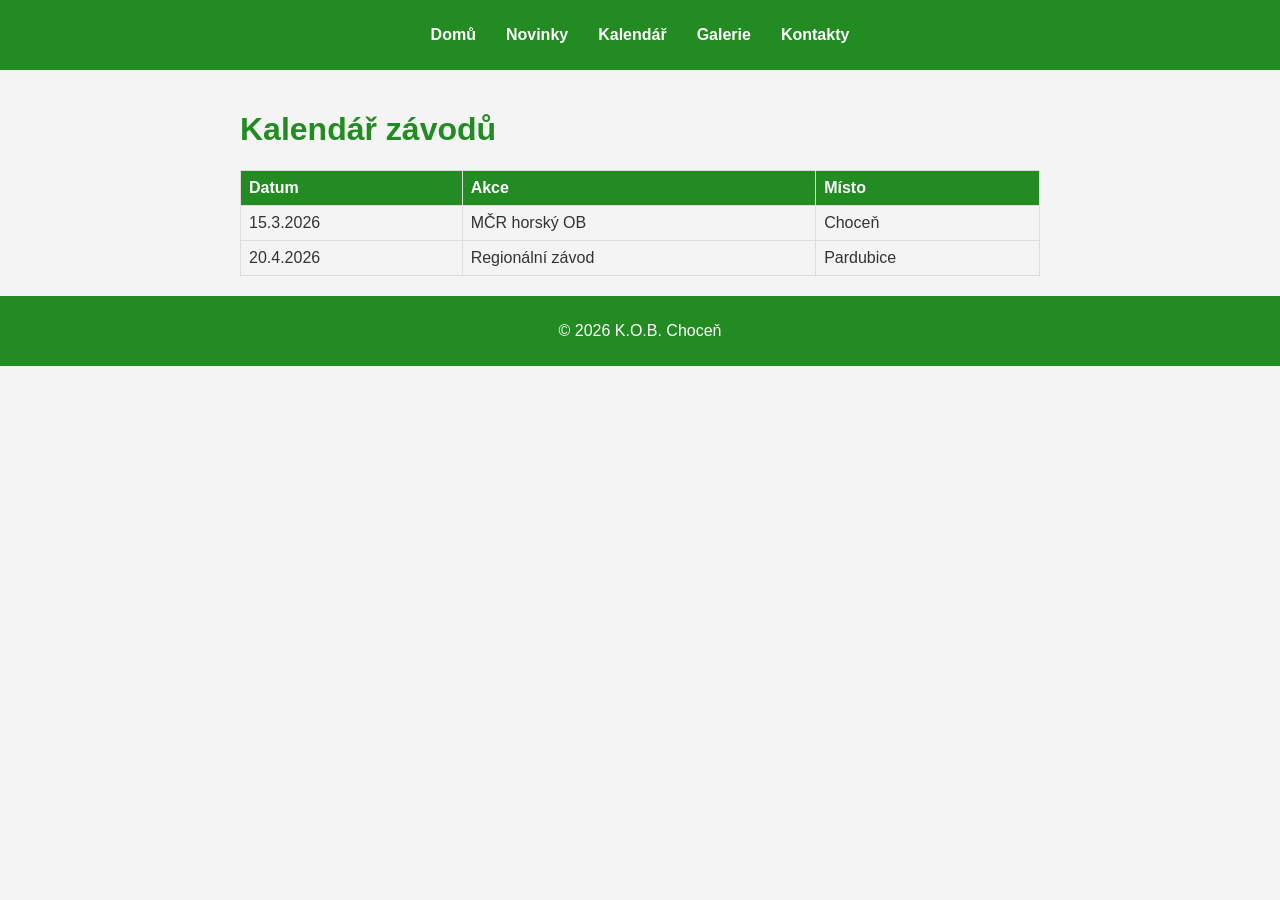
==== events.html @ a14b0fc9 "Add files via upload" ====
<!DOCTYPE html>
<html lang="cs">
<head>
    <meta charset="UTF-8">
    <meta name="viewport" content="width=device-width, initial-scale=1.0">
    <title>Kalendář - K.O.B. Choceň</title>
    <link rel="stylesheet" href="style.css">
</head>
<body>
    <header>
        <nav>
            <ul>
                <li><a href="index.html">Domů</a></li>
                <li><a href="news.html">Novinky</a></li>
                <li><a href="events.html">Kalendář</a></li>
                <li><a href="gallery.html">Galerie</a></li>
                <li><a href="contact.html">Kontakty</a></li>
            </ul>
        </nav>
    </header>
    <main>
        <h1>Kalendář závodů</h1>
        <table>
            <thead>
                <tr>
                    <th>Datum</th>
                    <th>Akce</th>
                    <th>Místo</th>
                </tr>
            </thead>
            <tbody>
                <tr>
                    <td>15.3.2026</td>
                    <td>MČR horský OB</td>
                    <td>Choceň</td>
                </tr>
                <tr>
                    <td>20.4.2026</td>
                    <td>Regionální závod</td>
                    <td>Pardubice</td>
                </tr>
                <!-- Přidej více řádků -->
            </tbody>
        </table>
    </main>
    <footer>
        <p>&copy; 2026 K.O.B. Choceň</p>
    </footer>
    <script src="script.js"></script>
</body>
</html>
---- style.css ----
body {
    font-family: Arial, sans-serif;
    margin: 0;
    padding: 0;
    background-color: #f4f4f4;
    color: #333;
}

header {
    background-color: #228B22; /* Zelená pro přírodu */
    padding: 10px;
}

nav ul {
    list-style: none;
    padding: 0;
    display: flex;
    justify-content: center;
}

nav li {
    margin: 0 15px;
}

nav a {
    color: white;
    text-decoration: none;
    font-weight: bold;
}

main {
    padding: 20px;
    max-width: 800px;
    margin: 0 auto;
}

h1 {
    color: #228B22;
}

.hero-image {
    width: 100%;
    height: auto;
}

.gallery {
    display: flex;
    flex-wrap: wrap;
    gap: 10px;
}

.gallery img {
    width: 300px;
    cursor: pointer;
}

.modal {
    display: none;
    position: fixed;
    z-index: 1;
    padding-top: 100px;
    left: 0;
    top: 0;
    width: 100%;
    height: 100%;
    overflow: auto;
    background-color: rgba(0,0,0,0.9);
}

.modal-content {
    margin: auto;
    display: block;
    width: 80%;
    max-width: 700px;
}

.close {
    position: absolute;
    top: 15px;
    right: 35px;
    color: #f1f1f1;
    font-size: 40px;
    font-weight: bold;
    cursor: pointer;
}

table {
    width: 100%;
    border-collapse: collapse;
}

th, td {
    border: 1px solid #ddd;
    padding: 8px;
    text-align: left;
}

th {
    background-color: #228B22;
    color: white;
}

footer {
    text-align: center;
    padding: 10px;
    background-color: #228B22;
    color: white;
}

@media (max-width: 600px) {
    nav ul {
        flex-direction: column;
    }
    .gallery img {
        width: 100%;
    }
}
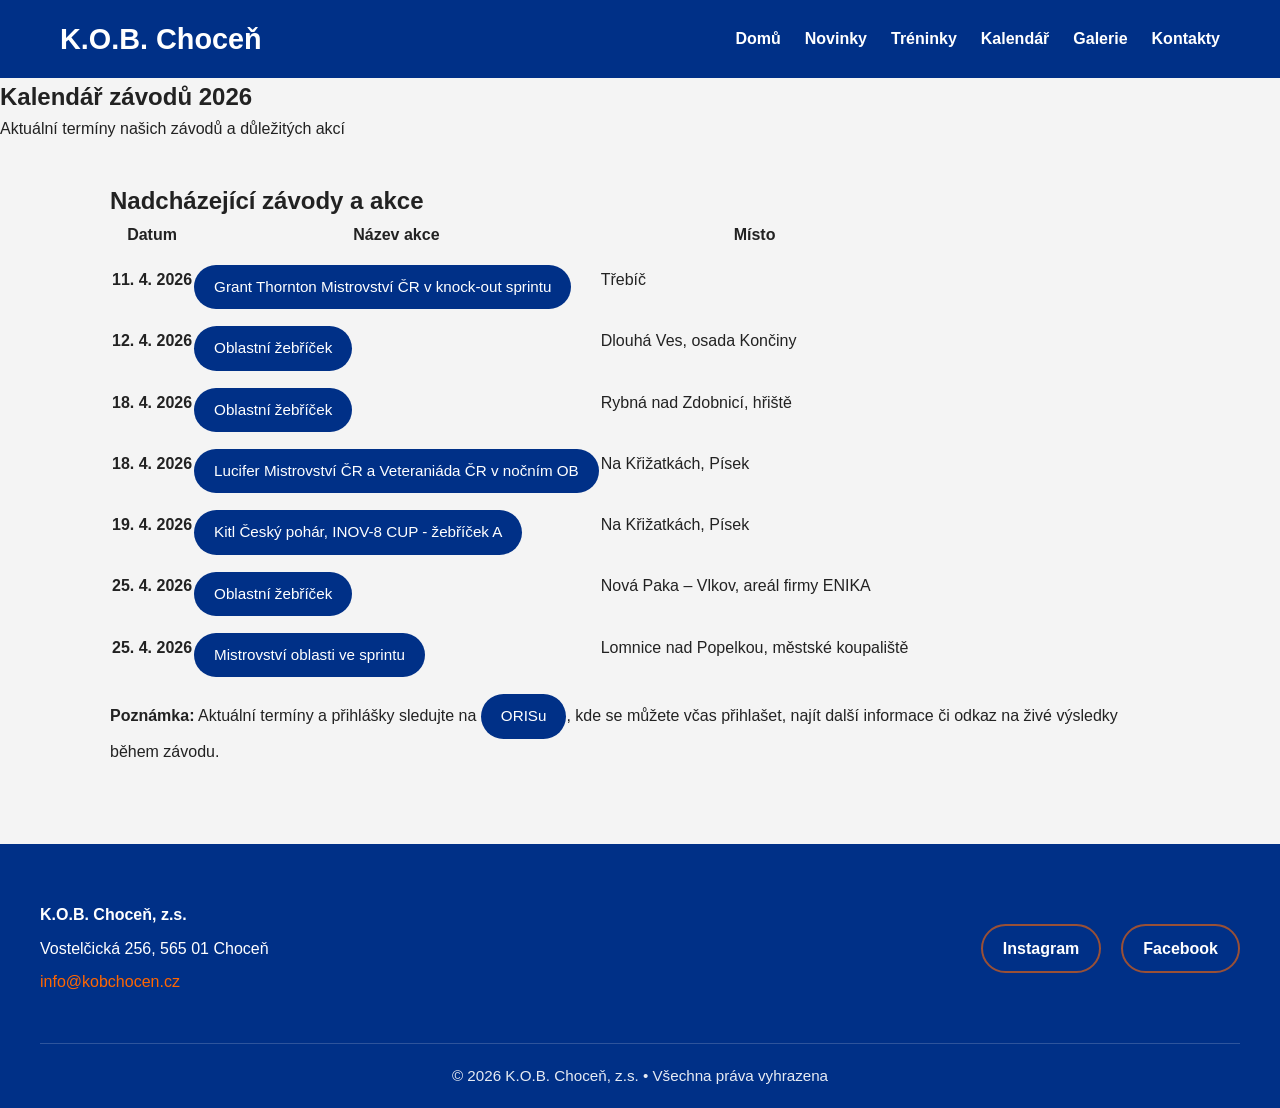
==== commit 26bd6d66: "Update events.html" ====
--- a/events.html
+++ b/events.html
@@ -3,49 +3,107 @@
 <head>
     <meta charset="UTF-8">
     <meta name="viewport" content="width=device-width, initial-scale=1.0">
-    <title>Kalendář - K.O.B. Choceň</title>
+    <title>Kalendář závodů - K.O.B. Choceň</title>
     <link rel="stylesheet" href="style.css">
 </head>
 <body>
     <header>
         <nav>
+            <div class="logo">K.O.B. Choceň</div>
             <ul>
                 <li><a href="index.html">Domů</a></li>
                 <li><a href="news.html">Novinky</a></li>
+                <li><a href="treninky.html">Tréninky</a></li>
                 <li><a href="events.html">Kalendář</a></li>
                 <li><a href="gallery.html">Galerie</a></li>
                 <li><a href="contact.html">Kontakty</a></li>
             </ul>
         </nav>
     </header>
-    <main>
-        <h1>Kalendář závodů</h1>
-        <table>
-            <thead>
-                <tr>
-                    <th>Datum</th>
-                    <th>Akce</th>
-                    <th>Místo</th>
-                </tr>
-            </thead>
-            <tbody>
-                <tr>
-                    <td>15.3.2026</td>
-                    <td>MČR horský OB</td>
-                    <td>Choceň</td>
-                </tr>
-                <tr>
-                    <td>20.4.2026</td>
-                    <td>Regionální závod</td>
-                    <td>Pardubice</td>
-                </tr>
-                <!-- Přidej více řádků -->
-            </tbody>
-        </table>
+
+    <!-- Hero sekce -->
+    <section class="events-hero">
+        <div class="events-hero-overlay">
+            <h1>Kalendář závodů 2026</h1>
+            <p>Aktuální termíny našich závodů a důležitých akcí</p>
+        </div>
+    </section>
+
+    <main class="page-content">
+        <h2 class="section-title">Nadcházející závody a akce</h2>
+
+        <div class="events-table-container">
+            <table class="events-table">
+                <thead>
+                    <tr>
+                        <th>Datum</th>
+                        <th>Název akce</th>
+                        <th>Místo</th>
+                    </tr>
+                </thead>
+                <tbody>
+                    <tr>
+                        <td><strong>11. 4. 2026</strong></td>
+                        <td><a href="https://oris.ceskyorientak.cz/Zavod?id=9400" class="btn-small">Grant Thornton Mistrovství ČR v knock-out sprintu</a></td>
+                        <td>Třebíč</td>
+                    </tr>
+                    <tr>
+                        <td><strong>12. 4. 2026</strong></td>
+                        <td><a href="https://oris.ceskyorientak.cz/Zavod?id=9569" class="btn-small">Oblastní žebříček</a></td>
+                        <td>Dlouhá Ves, osada Končiny</td>
+                    </tr>
+                    <tr>
+                        <td><strong>18. 4. 2026</strong></td>
+                        <td><a href="https://oris.ceskyorientak.cz/Zavod?id=9570" class="btn-small">Oblastní žebříček</a></td>
+                        <td>Rybná nad Zdobnicí, hřiště</td>
+                    </tr>
+                    <tr>
+                        <td><strong>18. 4. 2026</strong></td>
+                        <td><a href="https://oris.ceskyorientak.cz/Zavod?id=8941" class="btn-small">Lucifer Mistrovství ČR a Veteraniáda ČR v nočním OB</a></td>
+                        <td>Na Křižatkách, Písek</td>
+                    </tr>
+                    <tr>
+                        <td><strong>19. 4. 2026</strong></td>
+                        <td><a href="https://oris.ceskyorientak.cz/Zavod?id=8942" class="btn-small">Kitl Český pohár, INOV-8 CUP - žebříček A</a></td>
+                        <td>Na Křižatkách, Písek</td>
+                    </tr>
+                    <tr>
+                        <td><strong>25. 4. 2026</strong></td>
+                        <td><a href="https://oris.ceskyorientak.cz/Zavod?id=9571" class="btn-small">Oblastní žebříček</a></td>
+                        <td>Nová Paka – Vlkov, areál firmy ENIKA</td>
+                    </tr>
+                    <tr>
+                        <td><strong>25. 4. 2026</strong></td>
+                        <td><a href="https://oris.ceskyorientak.cz/Zavod?id=9572" class="btn-small">Mistrovství oblasti ve sprintu</a></td>
+                        <td>Lomnice nad Popelkou, městské koupaliště</td>
+                    </tr>
+                </tbody>
+            </table>
+        </div>
+
+        <div class="note">
+            <p><strong>Poznámka:</strong> Aktuální termíny a přihlášky sledujte na <a href="https://oris.ceskyorientak.cz/" class="btn-small">ORISu</a>,  
+            kde se můžete včas přihlašet, najít další informace či odkaz na živé výsledky během závodu.</p>
+        </div>
     </main>
+
     <footer>
-        <p>&copy; 2026 K.O.B. Choceň</p>
+        <div class="footer-content">
+            <div class="footer-info">
+                <p><strong>K.O.B. Choceň, z.s.</strong></p>
+                <p>Vostelčická 256, 565 01 Choceň</p>
+                <p><a href="mailto:info@kobchocen.cz">info@kobchocen.cz</a></p>
+            </div>
+            <div class="footer-social">
+                <a href="https://www.instagram.com/kob.chocen/" target="_blank" class="social-link">Instagram</a>
+                <a href="https://www.facebook.com/kobchocen" target="_blank" class="social-link">Facebook</a>
+            </div>
+        </div>
+        <div class="footer-bottom">
+            <p>&copy; 2026 K.O.B. Choceň, z.s. • Všechna práva vyhrazena</p>
+        </div>
     </footer>
+
     <script src="script.js"></script>
 </body>
-</html>+</html>
--- a/style.css
+++ b/style.css
@@ -1,117 +1,475 @@
+:root {
+    --primary: #003087;     /* Královská modrá */
+    --accent: #FF6600;      /* Oranžová */
+    --light: #f8f9fa;
+    --dark: #222;
+}
+
+* { margin: 0; padding: 0; box-sizing: border-box; }
 body {
-    font-family: Arial, sans-serif;
-    margin: 0;
-    padding: 0;
-    background-color: #f4f4f4;
-    color: #333;
+    font-family: 'Segoe UI', Arial, sans-serif;
+    line-height: 1.6;
+    color: var(--dark);
+    background: #f4f4f4;
 }
 
 header {
-    background-color: #228B22; /* Zelená pro přírodu */
-    padding: 10px;
+    background: var(--primary);
+    color: white;
+    padding: 1rem 0;
+    position: sticky;
+    top: 0;
+    z-index: 100;
+}
+
+nav {
+    max-width: 1200px;
+    margin: 0 auto;
+    display: flex;
+    align-items: center;
+    justify-content: space-between;
+    padding: 0 20px;
+    flex-wrap: wrap;
+}
+
+.logo {
+    font-size: 1.8rem;
+    font-weight: bold;
+    color: white;
 }
 
 nav ul {
     list-style: none;
-    padding: 0;
-    display: flex;
+    display: flex;
+    gap: 1.5rem;
+    flex-wrap: wrap;
+}
+
+nav a {
+    color: white;
+    text-decoration: none;
+    font-weight: 600;
+    transition: color 0.3s;
+}
+
+nav a:hover { color: var(--accent); }
+
+/* HERO s náhodnou fotkou */
+.hero {
+    height: 85vh;
+    min-height: 600px;
+    background-size: cover;
+    background-position: center;
+    position: relative;
+    display: flex;
+    align-items: center;
     justify-content: center;
-}
-
-nav li {
-    margin: 0 15px;
-}
-
-nav a {
-    color: white;
+    text-align: center;
+    color: white;
+}
+
+.hero-overlay {
+    background: rgba(0, 48, 135, 0.65);
+    padding: 3rem 2rem;
+    border-radius: 12px;
+    max-width: 800px;
+}
+
+.hero h1 {
+    font-size: 3.5rem;
+    margin-bottom: 1rem;
+}
+
+.hero p {
+    font-size: 1.4rem;
+    margin-bottom: 2rem;
+}
+
+.btn {
+    background: var(--accent);
+    color: white;
+    padding: 14px 32px;
+    border-radius: 50px;
     text-decoration: none;
     font-weight: bold;
-}
-
-main {
+    display: inline-block;
+    transition: all 0.3s;
+}
+
+.btn:hover {
+    background: #e55a00;
+    transform: translateY(-3px);
+}
+
+/* Infoboxy */
+.infobox {
+    max-width: 1200px;
+    margin: 40px auto;
+    padding: 0 20px;
+}
+
+.infobox h2 {
+    color: var(--primary);
+    text-align: center;
+    margin-bottom: 25px;
+    font-size: 2rem;
+}
+
+.sponsors-grid {
+    display: flex;
+    flex-wrap: wrap;
+    gap: 30px;
+    justify-content: center;
+}
+
+.sponsors-grid img {
+    height: 65px;
+    width: auto;
+    transition: transform 0.3s;
+}
+
+.sponsors-grid a:hover img {
+    transform: scale(1.08);
+}
+
+.grants-grid, .races-grid {
+    display: grid;
+    grid-template-columns: repeat(auto-fit, minmax(300px, 1fr));
+    gap: 25px;
+}
+
+.grant-item, .race-item {
+    background: white;
+    padding: 25px;
+    border-radius: 12px;
+    box-shadow: 0 5px 15px rgba(0,0,0,0.08);
+    text-align: center;
+}
+
+.btn-small {
+    background: var(--primary);
+    color: white;
+    padding: 10px 20px;
+    border-radius: 30px;
+    text-decoration: none;
+    display: inline-block;
+    margin-top: 15px;
+    font-size: 0.95rem;
+}
+
+/* Novinky na hlavní stránce */
+.home-news {
+    max-width: 1200px;
+    margin: 50px auto;
+    padding: 0 20px;
+}
+
+.news-grid {
+    display: grid;
+    grid-template-columns: repeat(auto-fit, minmax(320px, 1fr));
+    gap: 25px;
+}
+
+.news-card {
+    background: white;
+    border-radius: 12px;
+    overflow: hidden;
+    box-shadow: 0 5px 15px rgba(0,0,0,0.08);
+}
+
+.news-card img {
+    width: 100%;
+    height: 200px;
+    object-fit: cover;
+}
+
+.news-card .content {
     padding: 20px;
-    max-width: 800px;
+}
+
+.news-card .date {
+    color: var(--accent);
+    font-size: 0.95rem;
+}
+
+.social-bar {
+    text-align: center;
+    padding: 20px;
+    background: var(--primary);
+    color: white;
+}
+
+.social-btn {
+    background: var(--accent);
+    color: white;
+    padding: 12px 28px;
+    margin: 0 10px;
+    border-radius: 50px;
+    text-decoration: none;
+    font-weight: bold;
+}
+
+/* === PLNOHODNOTNÉ NOVINKY === */
+.full-news {
+    background: white;
+    margin-bottom: 50px;
+    border-radius: 12px;
+    overflow: hidden;
+    box-shadow: 0 5px 15px rgba(0,0,0,0.08);
+}
+
+.news-full-image {
+    width: 100%;
+    height: 420px;
+    object-fit: cover;
+}
+
+.news-text {
+    padding: 30px;
+}
+
+.news-text .date {
+    color: #FF6600;
+    font-size: 1.05rem;
+    margin-bottom: 8px;
+}
+
+.news-text h2 {
+    color: #003087;
+    margin-bottom: 20px;
+    font-size: 1.8rem;
+}
+
+.news-text p {
+    margin-bottom: 18px;
+    font-size: 1.05rem;
+    line-height: 1.7;
+}
+
+/* ==================== FOOTER ==================== */
+footer {
+    background: #003087;        /* královská modrá */
+    color: white;
+    padding: 50px 20px 20px;
+    margin-top: 80px;
+}
+
+.footer-content {
+    max-width: 1200px;
     margin: 0 auto;
-}
-
-h1 {
-    color: #228B22;
-}
-
-.hero-image {
-    width: 100%;
-    height: auto;
-}
-
-.gallery {
-    display: flex;
+    display: flex;
+    justify-content: space-between;
+    align-items: center;
     flex-wrap: wrap;
-    gap: 10px;
-}
-
-.gallery img {
-    width: 300px;
-    cursor: pointer;
-}
-
-.modal {
-    display: none;
-    position: fixed;
-    z-index: 1;
-    padding-top: 100px;
-    left: 0;
-    top: 0;
-    width: 100%;
-    height: 100%;
-    overflow: auto;
-    background-color: rgba(0,0,0,0.9);
-}
-
-.modal-content {
-    margin: auto;
+    gap: 30px;
+}
+
+.footer-info p {
+    margin: 8px 0;
+}
+
+.footer-info a {
+    color: #FF6600;
+    text-decoration: none;
+}
+
+.footer-info a:hover {
+    text-decoration: underline;
+}
+
+.footer-social {
+    display: flex;
+    gap: 20px;
+}
+
+.social-link {
+    color: white;
+    text-decoration: none;
+    font-weight: 600;
+    padding: 10px 20px;
+    border: 2px solid rgba(255, 102, 0, 0.6);
+    border-radius: 50px;
+    transition: all 0.3s;
+}
+
+.social-link:hover {
+    background: #FF6600;
+    border-color: #FF6600;
+    color: white;
+}
+
+.footer-bottom {
+    max-width: 1200px;
+    margin: 40px auto 0;
+    padding-top: 20px;
+    border-top: 1px solid rgba(255,255,255,0.2);
+    text-align: center;
+    font-size: 0.95rem;
+    opacity: 0.9;
+}
+
+/* Responzivita */
+@media (max-width: 768px) {
+    .footer-content {
+        flex-direction: column;
+        text-align: center;
+    }
+    
+    .footer-social {
+        margin-top: 20px;
+    }
+}
+
+/* ==================== TRÉNINKY ==================== */
+.page-content {
+    max-width: 1100px;
+    margin: 40px auto;
+    padding: 0 20px;
+}
+
+.intro-text {
+    font-size: 1.15rem;
+    margin-bottom: 40px;
+    text-align: center;
+}
+
+.training-grid {
+    display: grid;
+    grid-template-columns: repeat(auto-fit, minmax(340px, 1fr));
+    gap: 25px;
+    margin-bottom: 50px;
+}
+
+.training-card {
+    background: white;
+    padding: 30px;
+    border-radius: 12px;
+    box-shadow: 0 5px 15px rgba(0,0,0,0.08);
+    border-top: 5px solid #FF6600;
+}
+
+.training-card h2 {
+    color: #003087;
+    margin-bottom: 18px;
+    font-size: 1.5rem;
+}
+
+.season {
+    font-size: 1rem;
+    color: #FF6600;
+    font-weight: normal;
+}
+
+.training-card ul {
+    list-style: none;
+}
+
+.training-card li {
+    margin-bottom: 14px;
+    padding-left: 5px;
+}
+
+.who-for {
+    color: #003087;
+    margin: 50px 0 20px 0;
+    text-align: center;
+}
+
+.who-list {
+    max-width: 600px;
+    margin: 0 auto 40px;
+    font-size: 1.1rem;
+}
+
+.who-list li {
+    margin: 12px 0;
+    padding-left: 10px;
+}
+
+.trainer-info {
+    text-align: center;
+    font-size: 1.1rem;
+    background: #f8f9fa;
+    padding: 25px;
+    border-radius: 12px;
+    margin-top: 30px;
+}
+
+/* ==================== TRÉNINKY HERO ==================== */
+.training-hero {
+    height: 380px;
+    background: linear-gradient(rgba(0, 48, 135, 0.75), rgba(0, 48, 135, 0.75)), 
+                url('images/treninky-hero.jpg') center/cover no-repeat;
+    display: flex;
+    align-items: center;
+    justify-content: center;
+    text-align: center;
+    color: white;
+    margin-bottom: 50px;
+}
+
+.training-hero-overlay h1 {
+    font-size: 2.8rem;
+    text-shadow: 0 3px 10px rgba(0,0,0,0.6);
+}
+
+/* Training cards */
+.training-grid {
+    display: grid;
+    grid-template-columns: repeat(auto-fit, minmax(340px, 1fr));
+    gap: 28px;
+    margin-bottom: 60px;
+}
+
+.training-card {
+    background: white;
+    padding: 32px 28px;
+    border-radius: 12px;
+    box-shadow: 0 6px 18px rgba(0,0,0,0.09);
+    border-top: 6px solid #FF6600;
+}
+
+.training-card h2 {
+    color: #003087;
+    margin-bottom: 20px;
+    font-size: 1.55rem;
+}
+
+.season {
     display: block;
-    width: 80%;
+    font-size: 1.05rem;
+    color: #FF6600;
+    margin-top: 4px;
+}
+
+.training-card ul li {
+    margin-bottom: 16px;
+    line-height: 1.5;
+}
+
+/* Ostatní styly */
+.who-for {
+    text-align: center;
+    color: #003087;
+    margin: 50px 0 25px;
+}
+
+.who-list {
+    max-width: 620px;
+    margin: 0 auto 50px;
+    font-size: 1.1rem;
+}
+
+.who-list li {
+    margin: 14px 0;
+}
+
+.trainer-box {
+    background: #f8f9fa;
+    padding: 30px;
+    border-radius: 12px;
+    text-align: center;
+    font-size: 1.1rem;
     max-width: 700px;
-}
-
-.close {
-    position: absolute;
-    top: 15px;
-    right: 35px;
-    color: #f1f1f1;
-    font-size: 40px;
-    font-weight: bold;
-    cursor: pointer;
-}
-
-table {
-    width: 100%;
-    border-collapse: collapse;
-}
-
-th, td {
-    border: 1px solid #ddd;
-    padding: 8px;
-    text-align: left;
-}
-
-th {
-    background-color: #228B22;
-    color: white;
-}
-
-footer {
-    text-align: center;
-    padding: 10px;
-    background-color: #228B22;
-    color: white;
-}
-
-@media (max-width: 600px) {
-    nav ul {
-        flex-direction: column;
-    }
-    .gallery img {
-        width: 100%;
-    }
-}+    margin: 0 auto;
+}
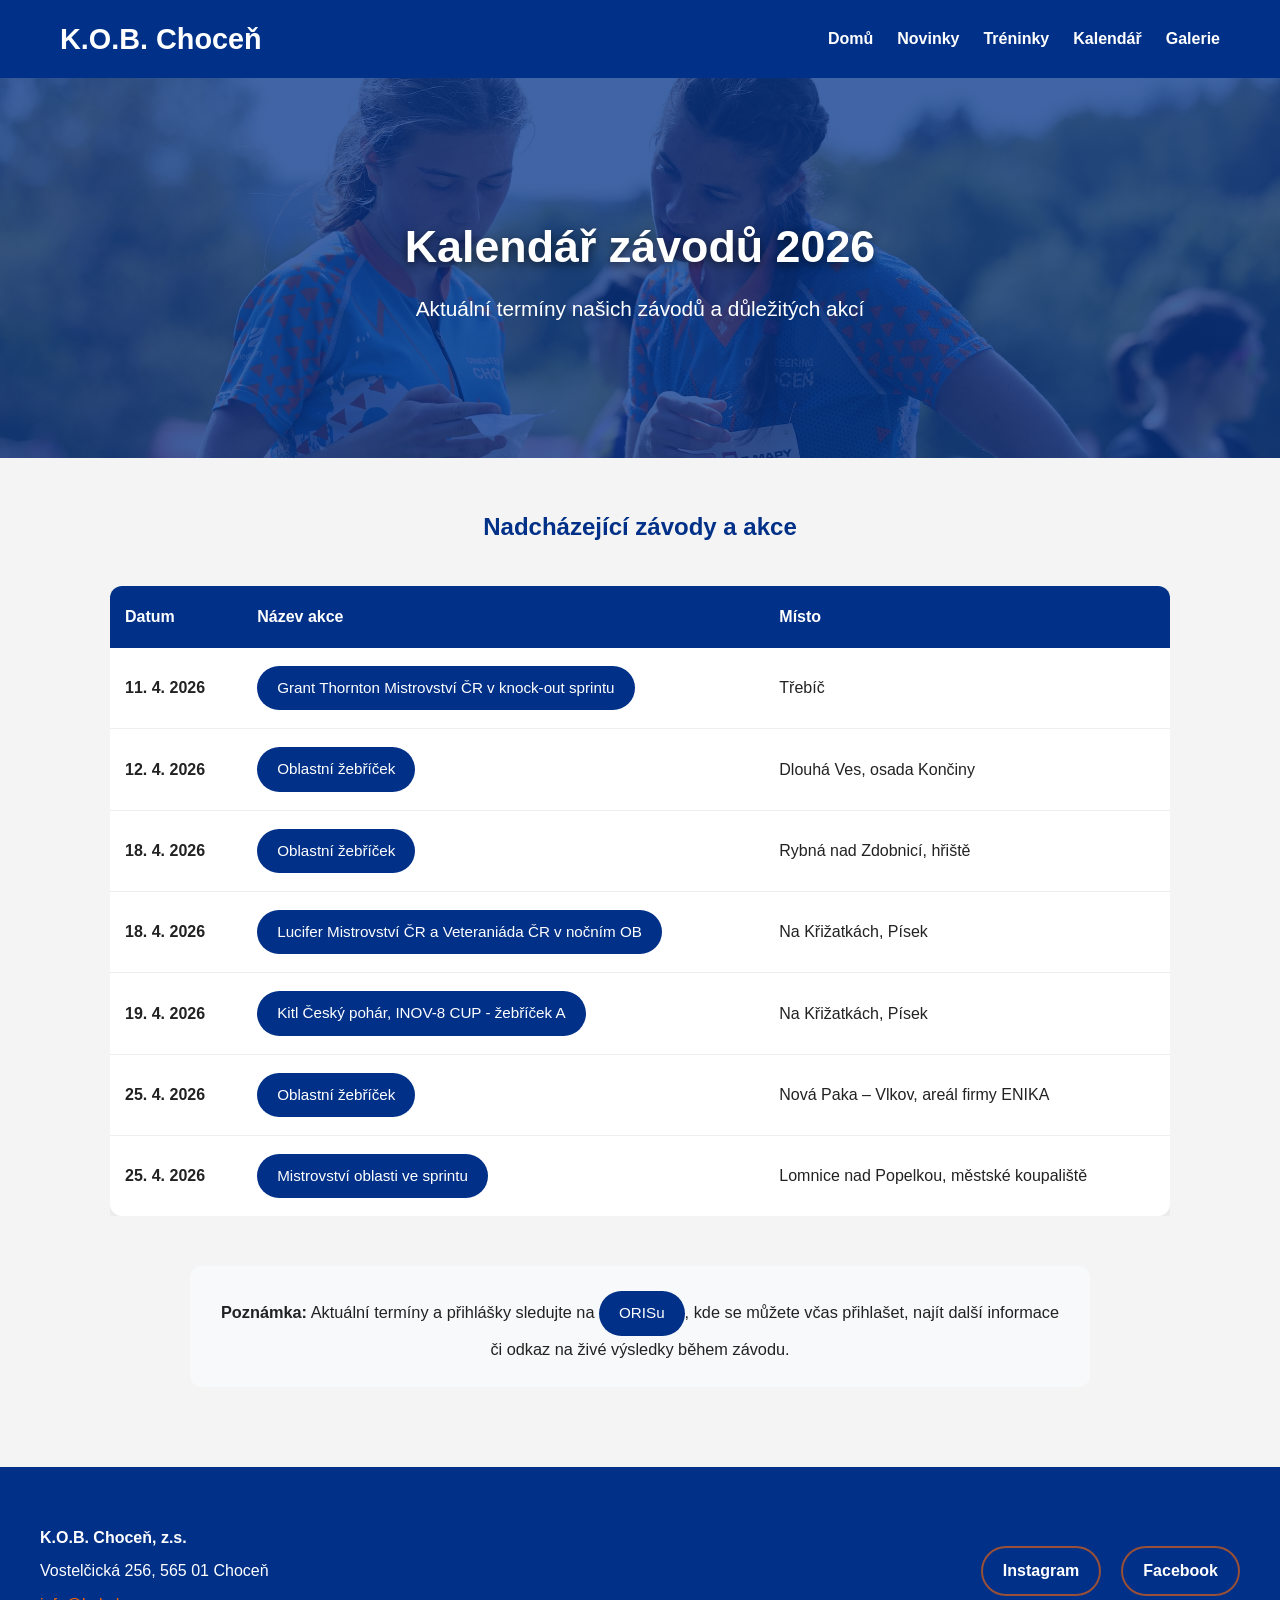
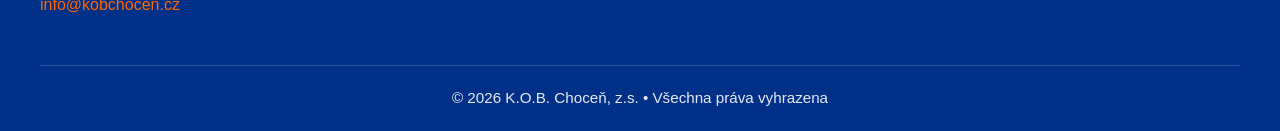
==== commit e2a0ab46: "Update events.html" ====
--- a/events.html
+++ b/events.html
@@ -16,7 +16,6 @@
                 <li><a href="treninky.html">Tréninky</a></li>
                 <li><a href="events.html">Kalendář</a></li>
                 <li><a href="gallery.html">Galerie</a></li>
-                <li><a href="contact.html">Kontakty</a></li>
             </ul>
         </nav>
     </header>
--- a/style.css
+++ b/style.css
@@ -5,7 +5,12 @@
     --dark: #222;
 }
 
-* { margin: 0; padding: 0; box-sizing: border-box; }
+* {
+    margin: 0;
+    padding: 0;
+    box-sizing: border-box;
+}
+
 body {
     font-family: 'Segoe UI', Arial, sans-serif;
     line-height: 1.6;
@@ -13,6 +18,7 @@
     background: #f4f4f4;
 }
 
+/* ==================== HEADER ==================== */
 header {
     background: var(--primary);
     color: white;
@@ -52,9 +58,11 @@
     transition: color 0.3s;
 }
 
-nav a:hover { color: var(--accent); }
-
-/* HERO s náhodnou fotkou */
+nav a:hover {
+    color: var(--accent);
+}
+
+/* ==================== HERO (index) ==================== */
 .hero {
     height: 85vh;
     min-height: 600px;
@@ -101,7 +109,7 @@
     transform: translateY(-3px);
 }
 
-/* Infoboxy */
+/* ==================== COMMON STYLES ==================== */
 .infobox {
     max-width: 1200px;
     margin: 40px auto;
@@ -115,6 +123,33 @@
     font-size: 2rem;
 }
 
+.page-content {
+    max-width: 1100px;
+    margin: 40px auto;
+    padding: 0 20px;
+}
+
+.section-title {
+    text-align: center;
+    color: var(--primary);
+    margin-bottom: 40px;
+}
+
+.btn-small {
+    background: var(--primary);
+    color: white;
+    padding: 10px 20px;
+    border-radius: 30px;
+    text-decoration: none;
+    font-size: 0.95rem;
+    display: inline-block;
+}
+
+.btn-small:hover {
+    background: #e55a00;
+}
+
+/* ==================== SPONZOŘI A GRANTY ==================== */
 .sponsors-grid {
     display: flex;
     flex-wrap: wrap;
@@ -146,18 +181,7 @@
     text-align: center;
 }
 
-.btn-small {
-    background: var(--primary);
-    color: white;
-    padding: 10px 20px;
-    border-radius: 30px;
-    text-decoration: none;
-    display: inline-block;
-    margin-top: 15px;
-    font-size: 0.95rem;
-}
-
-/* Novinky na hlavní stránce */
+/* ==================== NOVINKY ==================== */
 .home-news {
     max-width: 1200px;
     margin: 50px auto;
@@ -192,24 +216,7 @@
     font-size: 0.95rem;
 }
 
-.social-bar {
-    text-align: center;
-    padding: 20px;
-    background: var(--primary);
-    color: white;
-}
-
-.social-btn {
-    background: var(--accent);
-    color: white;
-    padding: 12px 28px;
-    margin: 0 10px;
-    border-radius: 50px;
-    text-decoration: none;
-    font-weight: bold;
-}
-
-/* === PLNOHODNOTNÉ NOVINKY === */
+/* Plnohodnotné novinky */
 .full-news {
     background: white;
     margin-bottom: 50px;
@@ -248,7 +255,7 @@
 
 /* ==================== FOOTER ==================== */
 footer {
-    background: #003087;        /* královská modrá */
+    background: #003087;
     color: white;
     padding: 50px 20px 20px;
     margin-top: 80px;
@@ -308,7 +315,259 @@
     opacity: 0.9;
 }
 
-/* Responzivita */
+/* ==================== TRÉNINKY ==================== */
+.training-hero {
+    height: 380px;
+    background: linear-gradient(rgba(0, 48, 135, 0.75), rgba(0, 48, 135, 0.75)),
+                url('images/treninky-hero.jpg') center/cover no-repeat;
+    display: flex;
+    align-items: center;
+    justify-content: center;
+    text-align: center;
+    color: white;
+    margin-bottom: 50px;
+}
+
+.training-hero-overlay h1 {
+    font-size: 2.8rem;
+    text-shadow: 0 3px 10px rgba(0,0,0,0.6);
+}
+
+.training-grid {
+    display: grid;
+    grid-template-columns: repeat(auto-fit, minmax(340px, 1fr));
+    gap: 28px;
+    margin-bottom: 60px;
+}
+
+.training-card {
+    background: white;
+    padding: 32px 28px;
+    border-radius: 12px;
+    box-shadow: 0 6px 18px rgba(0,0,0,0.09);
+    border-top: 6px solid #FF6600;
+}
+
+.training-card h2 {
+    color: #003087;
+    margin-bottom: 20px;
+    font-size: 1.55rem;
+}
+
+.season {
+    display: block;
+    font-size: 1.05rem;
+    color: #FF6600;
+    margin-top: 4px;
+}
+
+.training-card ul li {
+    margin-bottom: 16px;
+    line-height: 1.5;
+}
+
+.who-for {
+    text-align: center;
+    color: #003087;
+    margin: 50px 0 25px;
+}
+
+.who-list {
+    max-width: 620px;
+    margin: 0 auto 50px;
+    font-size: 1.1rem;
+}
+
+.who-list li {
+    margin: 14px 0;
+}
+
+.trainer-box {
+    background: #f8f9fa;
+    padding: 30px;
+    border-radius: 12px;
+    text-align: center;
+    font-size: 1.1rem;
+    max-width: 700px;
+    margin: 0 auto;
+}
+
+/* ==================== KALENDÁŘ ==================== */
+.events-hero {
+    height: 380px;
+    background: linear-gradient(rgba(0, 48, 135, 0.75), rgba(0, 48, 135, 0.75)),
+                url('images/events-hero.jpg') center/cover no-repeat;
+    display: flex;
+    align-items: center;
+    justify-content: center;
+    text-align: center;
+    color: white;
+    margin-bottom: 50px;
+}
+
+.events-hero-overlay h1 {
+    font-size: 2.8rem;
+    text-shadow: 0 3px 10px rgba(0,0,0,0.6);
+}
+
+.events-hero-overlay p {
+    font-size: 1.3rem;
+    margin-top: 10px;
+}
+
+.events-table-container {
+    max-width: 1100px;
+    margin: 0 auto;
+    overflow-x: auto;
+}
+
+.events-table {
+    width: 100%;
+    border-collapse: collapse;
+    background: white;
+    border-radius: 12px;
+    overflow: hidden;
+    box-shadow: 0 6px 18px rgba(0,0,0,0.08);
+}
+
+.events-table th {
+    background: #003087;
+    color: white;
+    padding: 18px 15px;
+    text-align: left;
+    font-weight: 600;
+}
+
+.events-table td {
+    padding: 18px 15px;
+    border-bottom: 1px solid #eee;
+}
+
+.events-table tr:last-child td {
+    border-bottom: none;
+}
+
+.note {
+    background: #f8f9fa;
+    padding: 25px;
+    border-radius: 12px;
+    margin-top: 50px;
+    font-size: 1.02rem;
+    text-align: center;
+    max-width: 900px;
+    margin-left: auto;
+    margin-right: auto;
+}
+
+/* ==================== GALERIE (nová verze s album linky) ==================== */
+.gallery-hero {
+    height: 380px;
+    background: linear-gradient(rgba(0, 48, 135, 0.75), rgba(0, 48, 135, 0.75)),
+                url('images/gallery-hero.jpg') center/cover no-repeat;
+    display: flex;
+    align-items: center;
+    justify-content: center;
+    text-align: center;
+    color: white;
+    margin-bottom: 50px;
+}
+
+.gallery-hero-overlay h1 {
+    font-size: 2.8rem;
+    text-shadow: 0 3px 10px rgba(0,0,0,0.6);
+}
+
+.gallery-hero-overlay p {
+    font-size: 1.3rem;
+    margin-top: 10px;
+}
+
+.gallery-grid {
+    display: grid;
+    grid-template-columns: repeat(auto-fit, minmax(300px, 1fr));
+    gap: 25px;
+    max-width: 1200px;
+    margin: 0 auto;
+}
+
+.gallery-item {
+    background: white;
+    border-radius: 12px;
+    overflow: hidden;
+    box-shadow: 0 5px 15px rgba(0,0,0,0.1);
+}
+
+.gallery-item img {
+    width: 100%;
+    height: 240px;
+    object-fit: cover;
+    cursor: pointer;
+    transition: transform 0.3s;
+}
+
+.gallery-item img:hover {
+    transform: scale(1.03);
+}
+
+.gallery-item-info {
+    padding: 15px 18px 20px;
+    text-align: center;
+}
+
+.gallery-item-info h3 {
+    margin: 0 0 12px 0;
+    color: #003087;
+    font-size: 1.15rem;
+}
+
+.album-link {
+    color: #FF6600;
+    text-decoration: none;
+    font-weight: 600;
+    font-size: 0.98rem;
+}
+
+.album-link:hover {
+    text-decoration: underline;
+}
+
+/* ==================== MODAL ==================== */
+.modal {
+    display: none;
+    position: fixed;
+    z-index: 1000;
+    padding-top: 60px;
+    left: 0;
+    top: 0;
+    width: 100%;
+    height: 100%;
+    background-color: rgba(0,0,0,0.92);
+}
+
+.modal-content {
+    margin: auto;
+    display: block;
+    max-width: 90%;
+    max-height: 85vh;
+    border-radius: 12px;
+}
+
+.close {
+    position: absolute;
+    top: 30px;
+    right: 35px;
+    color: #f1f1f1;
+    font-size: 50px;
+    font-weight: bold;
+    cursor: pointer;
+    transition: 0.3s;
+}
+
+.close:hover {
+    color: #FF6600;
+}
+
+/* ==================== RESPONSIVITA ==================== */
 @media (max-width: 768px) {
     .footer-content {
         flex-direction: column;
@@ -318,158 +577,8 @@
     .footer-social {
         margin-top: 20px;
     }
-}
-
-/* ==================== TRÉNINKY ==================== */
-.page-content {
-    max-width: 1100px;
-    margin: 40px auto;
-    padding: 0 20px;
-}
-
-.intro-text {
-    font-size: 1.15rem;
-    margin-bottom: 40px;
-    text-align: center;
-}
-
-.training-grid {
-    display: grid;
-    grid-template-columns: repeat(auto-fit, minmax(340px, 1fr));
-    gap: 25px;
-    margin-bottom: 50px;
-}
-
-.training-card {
-    background: white;
-    padding: 30px;
-    border-radius: 12px;
-    box-shadow: 0 5px 15px rgba(0,0,0,0.08);
-    border-top: 5px solid #FF6600;
-}
-
-.training-card h2 {
-    color: #003087;
-    margin-bottom: 18px;
-    font-size: 1.5rem;
-}
-
-.season {
-    font-size: 1rem;
-    color: #FF6600;
-    font-weight: normal;
-}
-
-.training-card ul {
-    list-style: none;
-}
-
-.training-card li {
-    margin-bottom: 14px;
-    padding-left: 5px;
-}
-
-.who-for {
-    color: #003087;
-    margin: 50px 0 20px 0;
-    text-align: center;
-}
-
-.who-list {
-    max-width: 600px;
-    margin: 0 auto 40px;
-    font-size: 1.1rem;
-}
-
-.who-list li {
-    margin: 12px 0;
-    padding-left: 10px;
-}
-
-.trainer-info {
-    text-align: center;
-    font-size: 1.1rem;
-    background: #f8f9fa;
-    padding: 25px;
-    border-radius: 12px;
-    margin-top: 30px;
-}
-
-/* ==================== TRÉNINKY HERO ==================== */
-.training-hero {
-    height: 380px;
-    background: linear-gradient(rgba(0, 48, 135, 0.75), rgba(0, 48, 135, 0.75)), 
-                url('images/treninky-hero.jpg') center/cover no-repeat;
-    display: flex;
-    align-items: center;
-    justify-content: center;
-    text-align: center;
-    color: white;
-    margin-bottom: 50px;
-}
-
-.training-hero-overlay h1 {
-    font-size: 2.8rem;
-    text-shadow: 0 3px 10px rgba(0,0,0,0.6);
-}
-
-/* Training cards */
-.training-grid {
-    display: grid;
-    grid-template-columns: repeat(auto-fit, minmax(340px, 1fr));
-    gap: 28px;
-    margin-bottom: 60px;
-}
-
-.training-card {
-    background: white;
-    padding: 32px 28px;
-    border-radius: 12px;
-    box-shadow: 0 6px 18px rgba(0,0,0,0.09);
-    border-top: 6px solid #FF6600;
-}
-
-.training-card h2 {
-    color: #003087;
-    margin-bottom: 20px;
-    font-size: 1.55rem;
-}
-
-.season {
-    display: block;
-    font-size: 1.05rem;
-    color: #FF6600;
-    margin-top: 4px;
-}
-
-.training-card ul li {
-    margin-bottom: 16px;
-    line-height: 1.5;
-}
-
-/* Ostatní styly */
-.who-for {
-    text-align: center;
-    color: #003087;
-    margin: 50px 0 25px;
-}
-
-.who-list {
-    max-width: 620px;
-    margin: 0 auto 50px;
-    font-size: 1.1rem;
-}
-
-.who-list li {
-    margin: 14px 0;
-}
-
-.trainer-box {
-    background: #f8f9fa;
-    padding: 30px;
-    border-radius: 12px;
-    text-align: center;
-    font-size: 1.1rem;
-    max-width: 700px;
-    margin: 0 auto;
-}
+    
+    .hero h1 {
+        font-size: 2.6rem;
+    }
+}
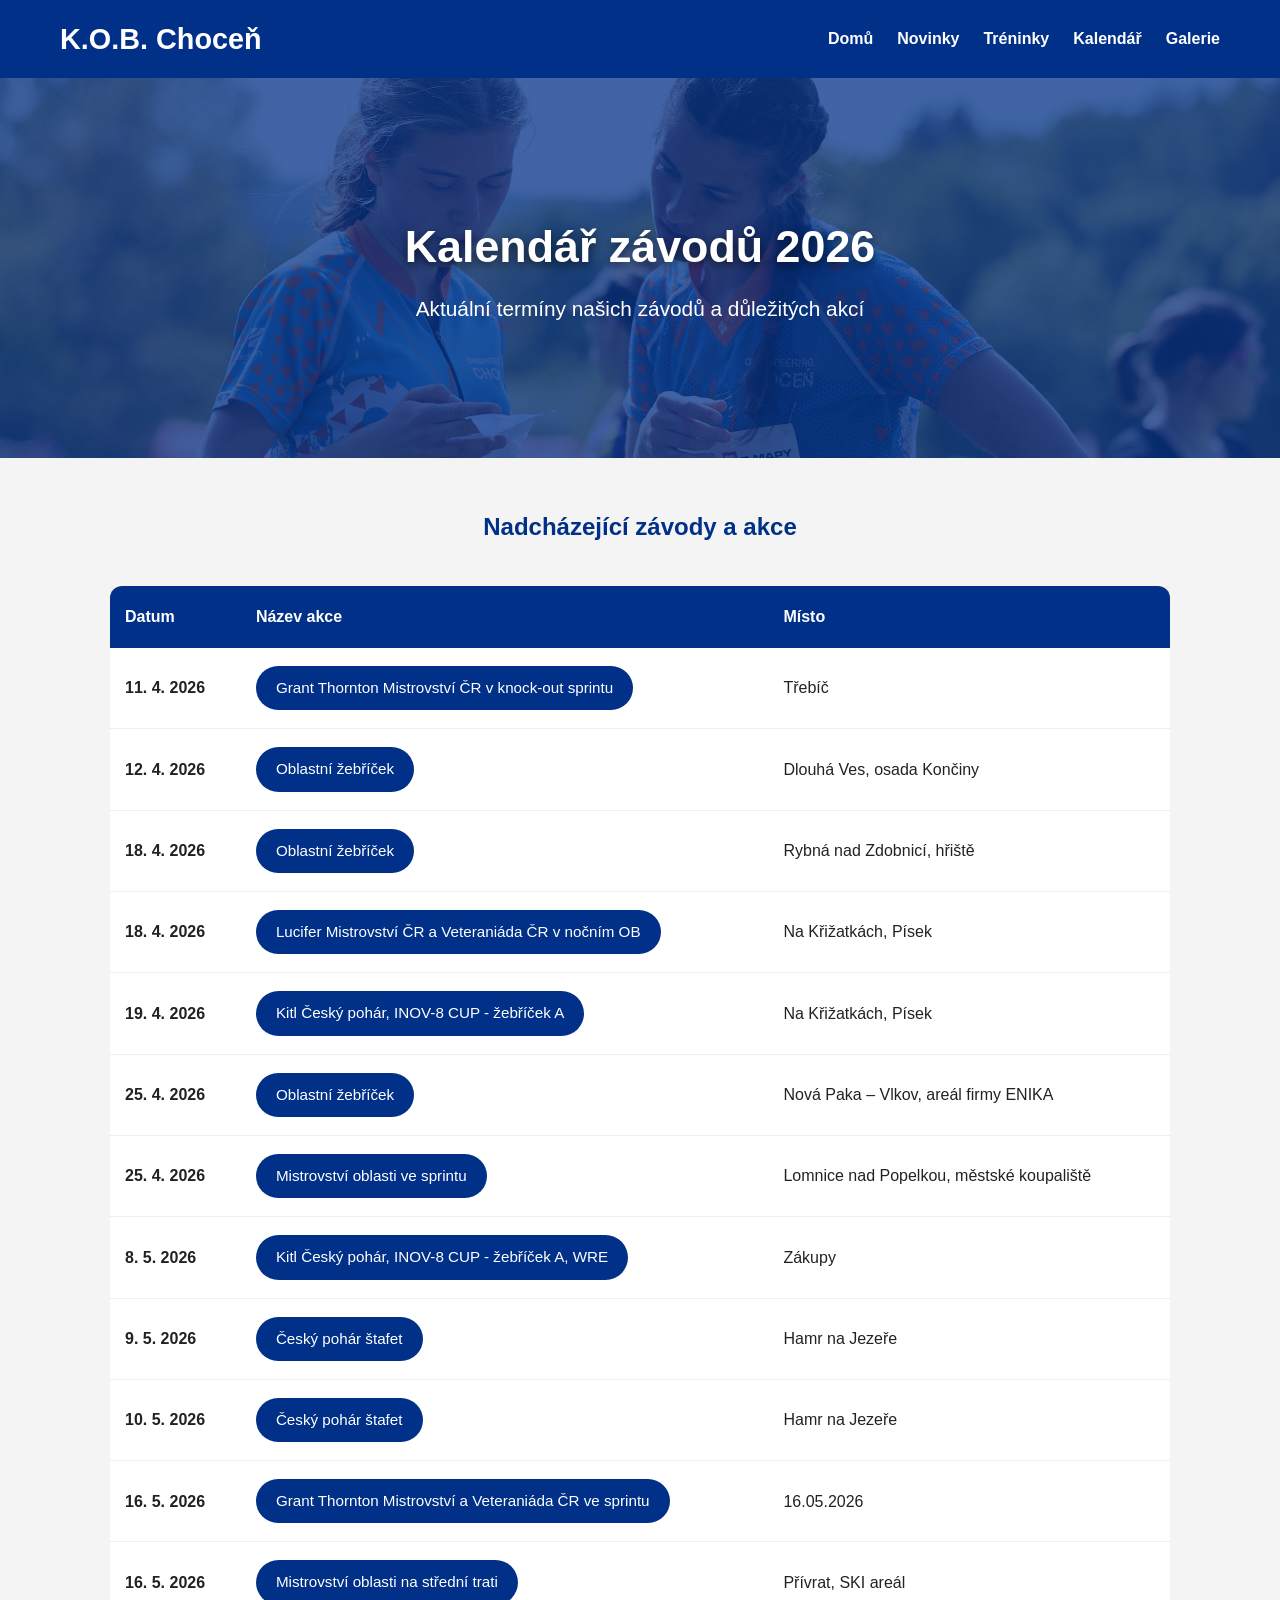
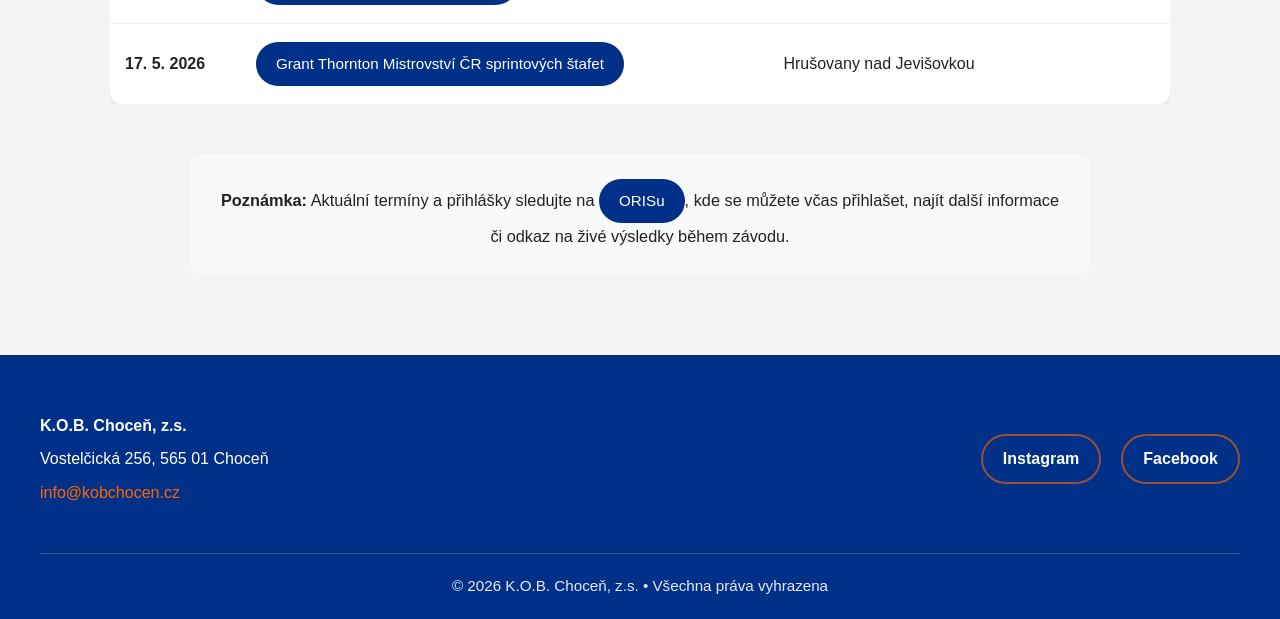
==== commit a7226be5: "Update events.html" ====
--- a/events.html
+++ b/events.html
@@ -4,6 +4,13 @@
     <meta charset="UTF-8">
     <meta name="viewport" content="width=device-width, initial-scale=1.0">
     <title>Kalendář závodů - K.O.B. Choceň</title>
+
+    <!-- FAVICON -->
+    <link rel="icon" href="favicon.ico" type="image/x-icon">
+    <link rel="icon" href="favicon.svg" type="image/svg+xml">
+    <link rel="apple-touch-icon" href="apple-touch-icon.png">
+    <link rel="manifest" href="site.webmanifest">
+
     <link rel="stylesheet" href="style.css">
 </head>
 <body>
@@ -76,6 +83,37 @@
                         <td><a href="https://oris.ceskyorientak.cz/Zavod?id=9572" class="btn-small">Mistrovství oblasti ve sprintu</a></td>
                         <td>Lomnice nad Popelkou, městské koupaliště</td>
                     </tr>
+                    <tr>
+                        <td><strong>8. 5. 2026</strong></td>
+                        <td><a href="https://oris.ceskyorientak.cz/Zavod?id=8943" class="btn-small">Kitl Český pohár, INOV-8 CUP - žebříček A, WRE</a></td>
+                        <td>Zákupy</td>
+                    </tr>
+                    <tr>
+                        <td><strong>9. 5. 2026</strong></td>
+                        <td><a href="https://oris.ceskyorientak.cz/Zavod?id=8944" class="btn-small">Český pohár štafet</a></td>
+                        <td>Hamr na Jezeře</td>
+                    </tr>
+                    <tr>
+                        <td><strong>10. 5. 2026</strong></td>
+                        <td><a href="https://oris.ceskyorientak.cz/Zavod?id=8945" class="btn-small">Český pohár štafet</a></td>
+                        <td>Hamr na Jezeře</td>
+                    </tr>
+                    <tr>
+                        <td><strong>16. 5. 2026</strong></td>
+                        <td><a href="https://oris.ceskyorientak.cz/Zavod?id=9284" class="btn-small">	
+Grant Thornton Mistrovství a Veteraniáda ČR ve sprintu</a></td>
+                        <td>16.05.2026</td>
+                    </tr>
+                    <tr>
+                        <td><strong>16. 5. 2026</strong></td>
+                        <td><a href="https://oris.ceskyorientak.cz/Zavod?id=9574" class="btn-small">Mistrovství oblasti na střední trati</a></td>
+                        <td>Přívrat, SKI areál</td>
+                    </tr>
+                    <tr>
+                        <td><strong>17. 5. 2026</strong></td>
+                        <td><a href="https://oris.ceskyorientak.cz/Zavod?id=9285" class="btn-small">Grant Thornton Mistrovství ČR sprintových štafet</a></td>
+                        <td>Hrušovany nad Jevišovkou</td>
+                    </tr>
                 </tbody>
             </table>
         </div>
--- a/style.css
+++ b/style.css
@@ -109,20 +109,7 @@
     transform: translateY(-3px);
 }
 
-/* ==================== COMMON STYLES ==================== */
-.infobox {
-    max-width: 1200px;
-    margin: 40px auto;
-    padding: 0 20px;
-}
-
-.infobox h2 {
-    color: var(--primary);
-    text-align: center;
-    margin-bottom: 25px;
-    font-size: 2rem;
-}
-
+/* ==================== COMMON ==================== */
 .page-content {
     max-width: 1100px;
     margin: 40px auto;
@@ -133,6 +120,13 @@
     text-align: center;
     color: var(--primary);
     margin-bottom: 40px;
+}
+
+.intro-text {
+    font-size: 1.15rem;
+    margin-bottom: 40px;
+    text-align: center;
+    font-weight: 500;
 }
 
 .btn-small {
@@ -150,6 +144,19 @@
 }
 
 /* ==================== SPONZOŘI A GRANTY ==================== */
+.infobox {
+    max-width: 1200px;
+    margin: 40px auto;
+    padding: 0 20px;
+}
+
+.infobox h2 {
+    color: var(--primary);
+    text-align: center;
+    margin-bottom: 25px;
+    font-size: 2rem;
+}
+
 .sponsors-grid {
     display: flex;
     flex-wrap: wrap;
@@ -179,6 +186,34 @@
     border-radius: 12px;
     box-shadow: 0 5px 15px rgba(0,0,0,0.08);
     text-align: center;
+}
+
+/* === GRANTY A DOTACE - MOBILNÍ OPTIMALIZACE === */
+.pk-logo, .nsa-logo {
+    max-width: 100%;           /* důležité omezení */
+    height: auto;
+    max-height: 85px;          /* hlavní omezení výšky */
+    width: auto;
+    margin-bottom: 18px;
+    display: block;
+    margin-left: auto;
+    margin-right: auto;
+}
+
+/* Speciální úprava pro Pardubický kraj (logo je trochu širší) */
+.pk-grant .pk-logo {
+    max-height: 78px;
+}
+
+/* Extra ochrana pro velmi úzké telefony */
+@media (max-width: 480px) {
+    .pk-logo, .nsa-logo {
+        max-height: 65px;      /* ještě menší na malých mobilech */
+    }
+    
+    .grant-item {
+        padding: 22px 18px;
+    }
 }
 
 /* ==================== NOVINKY ==================== */
@@ -251,6 +286,29 @@
     margin-bottom: 18px;
     font-size: 1.05rem;
     line-height: 1.7;
+}
+
+/* ==================== NOVINKY HERO ==================== */
+.news-hero {
+    height: 380px;
+    background: linear-gradient(rgba(0, 48, 135, 0.75), rgba(0, 48, 135, 0.75)),
+                url('images/news-hero.jpg') center/cover no-repeat;
+    display: flex;
+    align-items: center;
+    justify-content: center;
+    text-align: center;
+    color: white;
+    margin-bottom: 50px;
+}
+
+.news-hero-overlay h1 {
+    font-size: 2.8rem;
+    text-shadow: 0 3px 10px rgba(0,0,0,0.6);
+}
+
+.news-hero-overlay p {
+    font-size: 1.3rem;
+    margin-top: 10px;
 }
 
 /* ==================== FOOTER ==================== */
@@ -459,7 +517,7 @@
     margin-right: auto;
 }
 
-/* ==================== GALERIE (nová verze s album linky) ==================== */
+/* ==================== GALERIE ==================== */
 .gallery-hero {
     height: 380px;
     background: linear-gradient(rgba(0, 48, 135, 0.75), rgba(0, 48, 135, 0.75)),
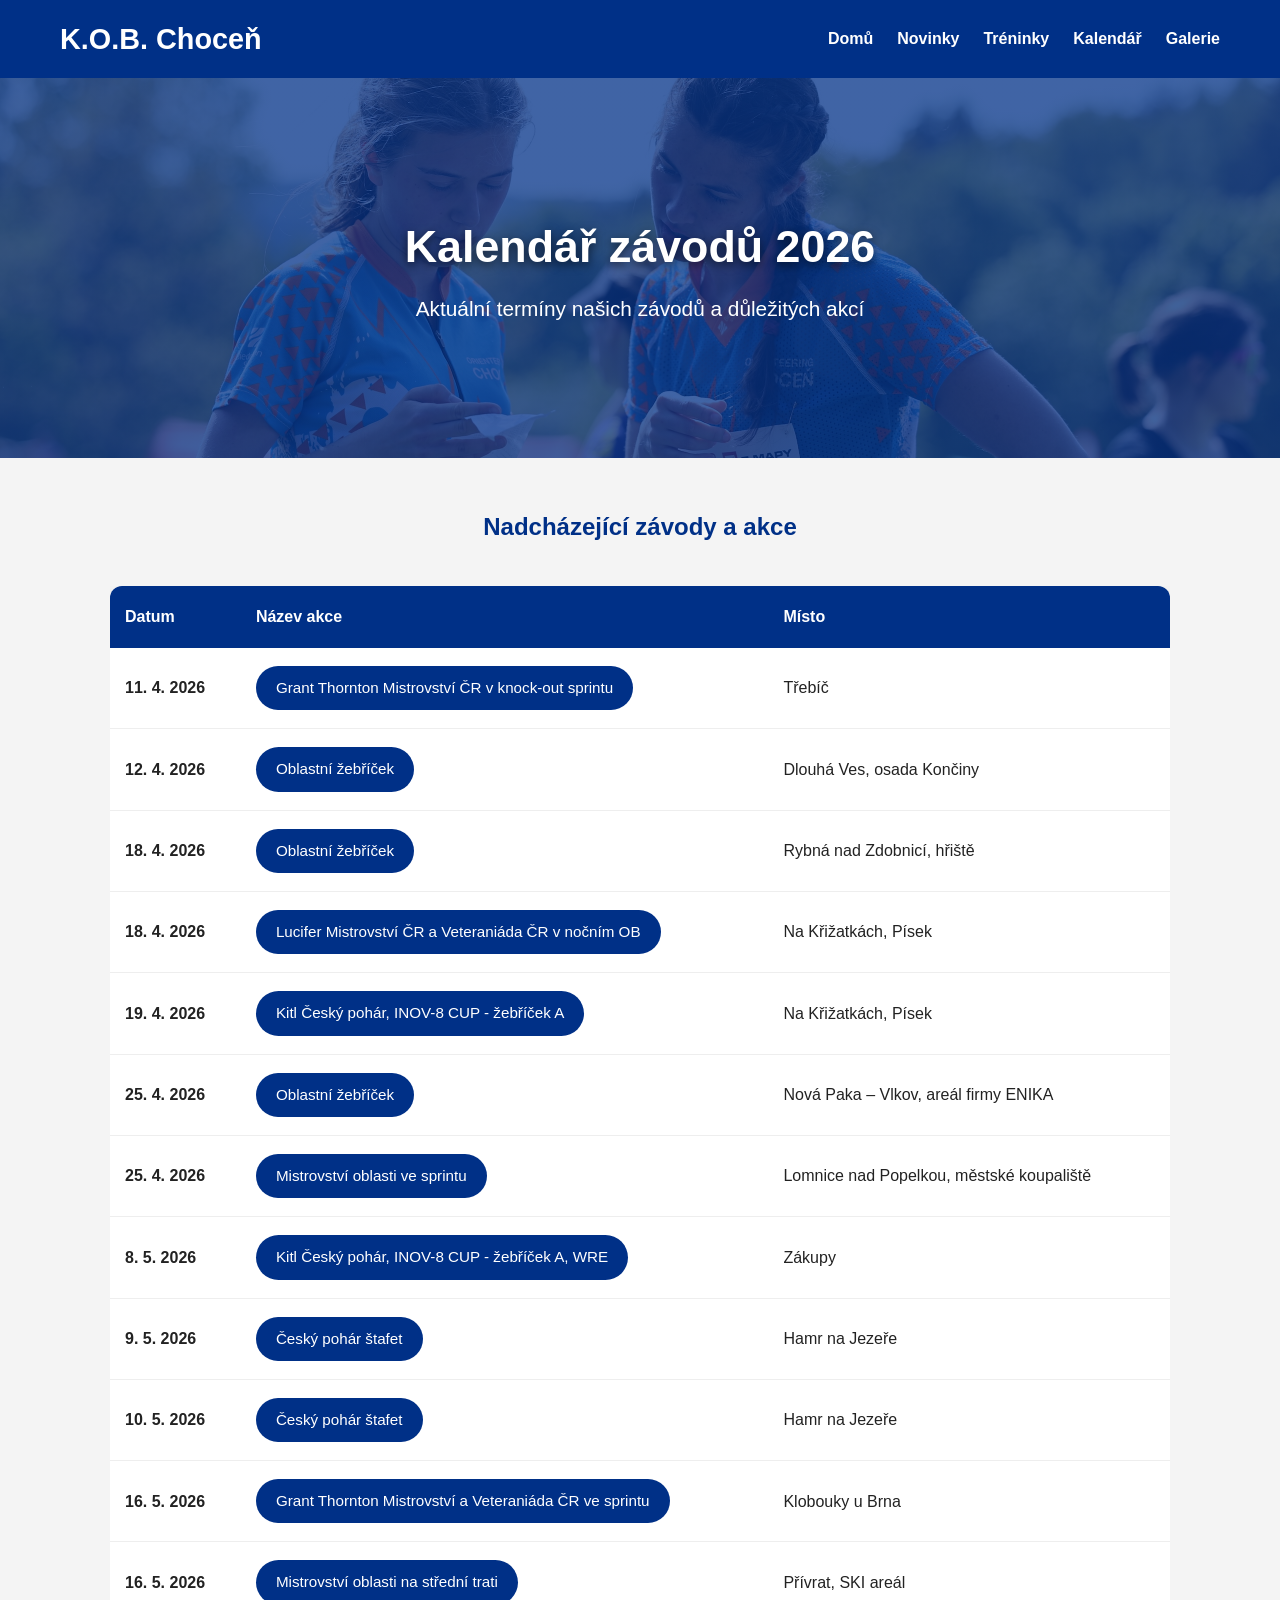
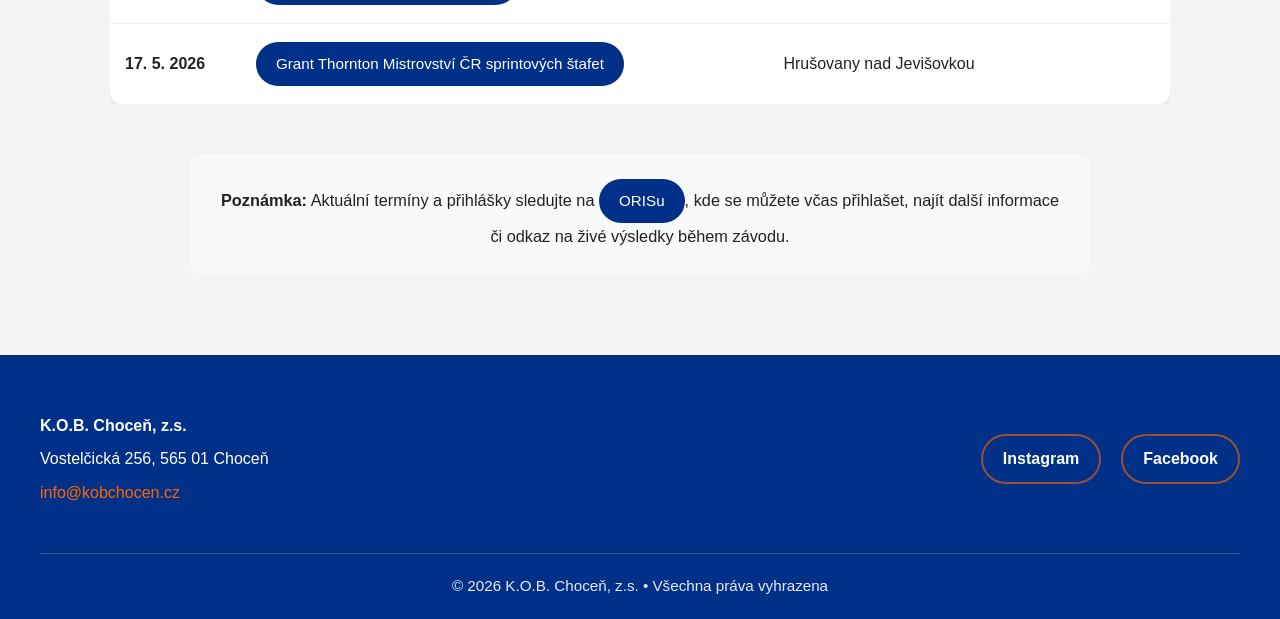
==== commit 55bba92a: "Update events.html" ====
--- a/events.html
+++ b/events.html
@@ -102,7 +102,7 @@
                         <td><strong>16. 5. 2026</strong></td>
                         <td><a href="https://oris.ceskyorientak.cz/Zavod?id=9284" class="btn-small">	
 Grant Thornton Mistrovství a Veteraniáda ČR ve sprintu</a></td>
-                        <td>16.05.2026</td>
+                        <td>Klobouky u Brna</td>
                     </tr>
                     <tr>
                         <td><strong>16. 5. 2026</strong></td>
